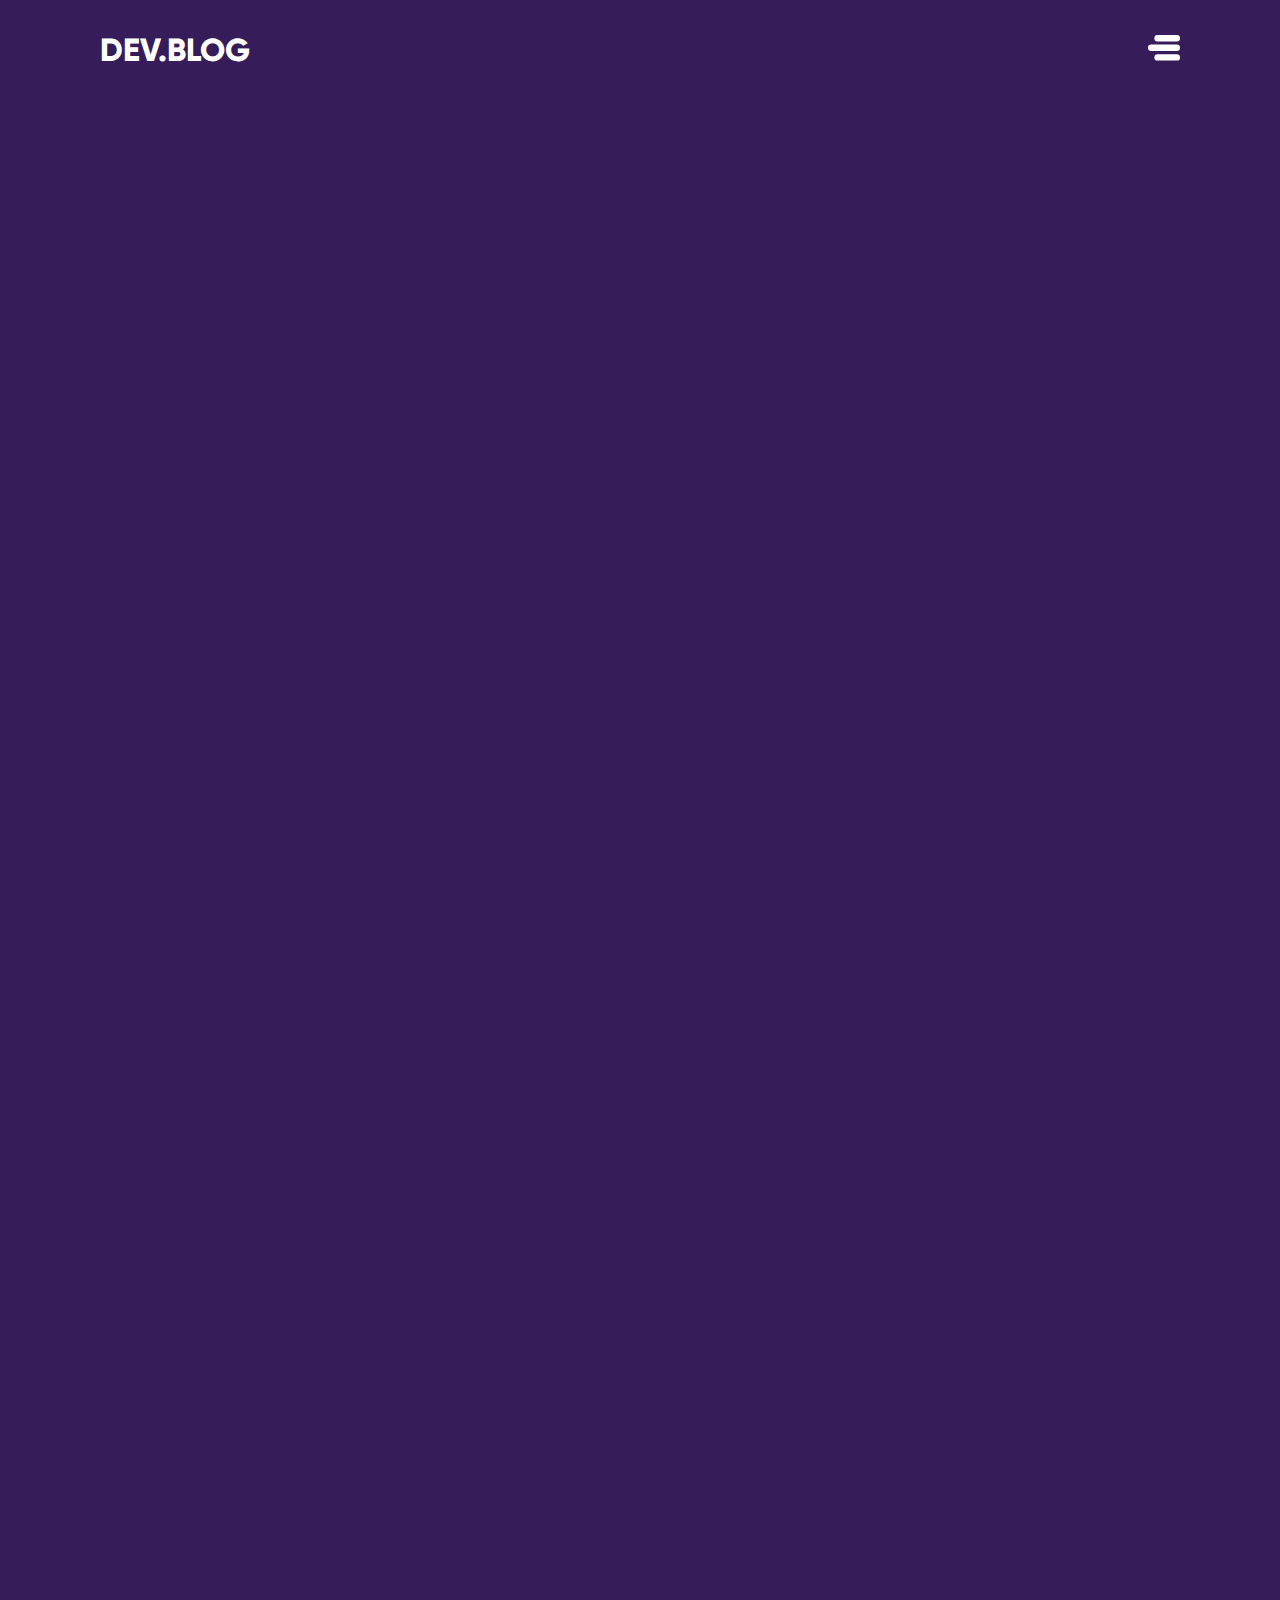
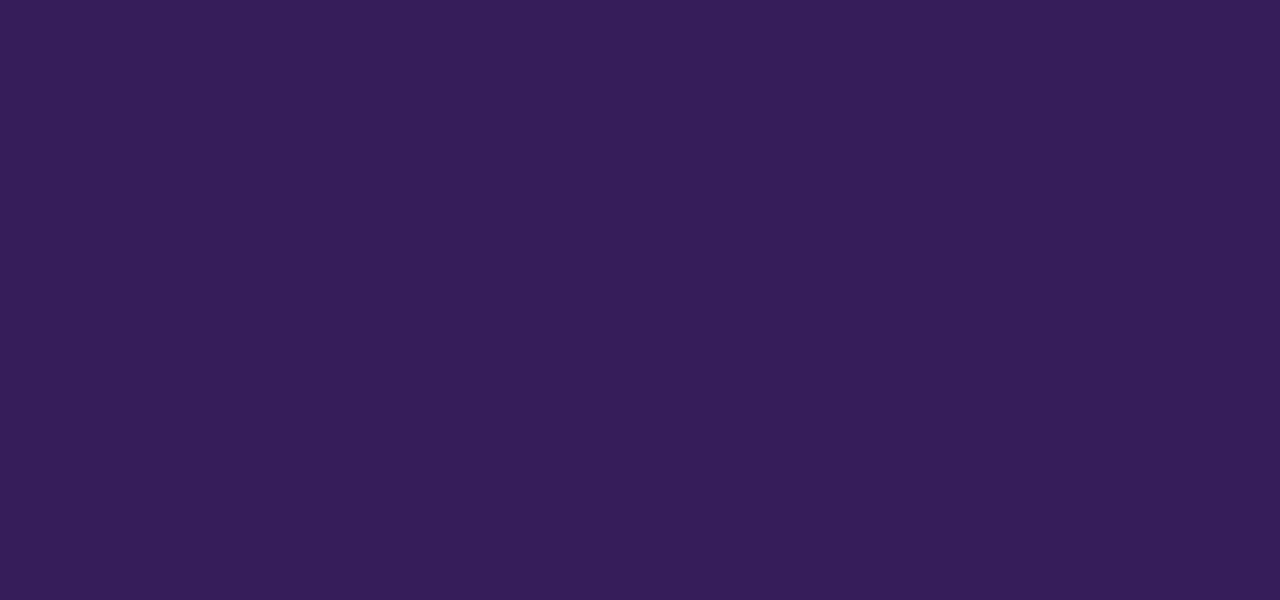
==== index.html @ 5f664db9 "Terminando Cabeçalho" ====
<!DOCTYPE html>
<html lang="pt-br">

<head>
    <meta charset="UTF-8">
    <meta http-equiv="X-UA-Compatible" content="IE=edge">
    <meta name="viewport" content="width=device-width, initial-scale=1.0">
    <title>Dev.Blog</title>
    <link rel="stylesheet" href="style.css">
</head>

<body>
    <header>
        <h1>dev.blog</h1>
        <div class="dropdown">
            <svg id="Camada_1" data-name="Camada 1" xmlns="http://www.w3.org/2000/svg" viewBox="0 0 20 16">
                <title>menu, list, catalogue, burger svg icon</title>
                <g id="icons">
                    <g id="menu">
                        <path d="M2,12a2,2,0,0,0,2,2H20a2,2,0,0,0,0-4H4A2,2,0,0,0,2,12Z" transform="translate(-2 -4)" />
                        <path d="M22,6a2,2,0,0,0-2-2H8A2,2,0,0,0,8,8H20A2,2,0,0,0,22,6Z" transform="translate(-2 -4)" />
                        <path d="M6,18a2,2,0,0,0,2,2H20a2,2,0,0,0,0-4H8A2,2,0,0,0,6,18Z" transform="translate(-2 -4)" />
                    </g>
                </g>
            </svg>
            <div class="dropdown-content">
                <a href="index.html">Inicio</a>
                <a href="#">Publi</a>
                <a href="#">Contato</a>
            </div>
        </div>
    </header>
    <main>
        <section>
        
        </section>
        <section></section>
    </main>
    <footer></footer>
</body>

</html>
---- style.css ----
@font-face{
    font-family: "gilroy";
    src: url("fonts/Gilroy-Light.otf");
    font-weight: 100;
}
@font-face{
    font-family: "gilroy";
    src: url("fonts/Gilroy-ExtraBold.otf");
    font-weight: 800;
}
* {
    margin: 0;
    padding: 0;
}
body {
    background-color: #361D5A;
}
header {
    display: flex;
    height: 100px;
    align-items: center;
    justify-content: space-between;
    padding: 0px 100px;
    position: absolute;
    width: calc(100% - 200px);
    z-index: 1;
}
header h1 {
    color: white;
    text-transform: uppercase;
    font-family: "gilroy";
    font-weight: 800;
}
header .dropdown {
    position: relative;
    display: inline-block;
}
header .dropdown svg {
    fill: white;
    width: 32px;
    cursor: pointer;
}
header .dropdown .dropdown-content {
    display: none;
    position: absolute;
    background-color: #190E2A;
    min-width: 130px;
    left: -98px;
    border-radius: 15px;
}
header .dropdown .dropdown-content a {
    display: block;
    font-family: "gilroy";
    font-weight: 100;
    color: white;
    text-decoration: none;
    text-transform: uppercase;
    padding: 12px 16px;
    font-size: 18px;
    text-align: right;
    transition: all 0.4s;
    border-radius: 15px;
}
header .dropdown .dropdown-content a:hover {
    background-color: #10071d;
}
header .dropdown:hover .dropdown-content{
    display: block;
}
section {
    height: 100vh;
    padding: 100px;
    position: relative;
}
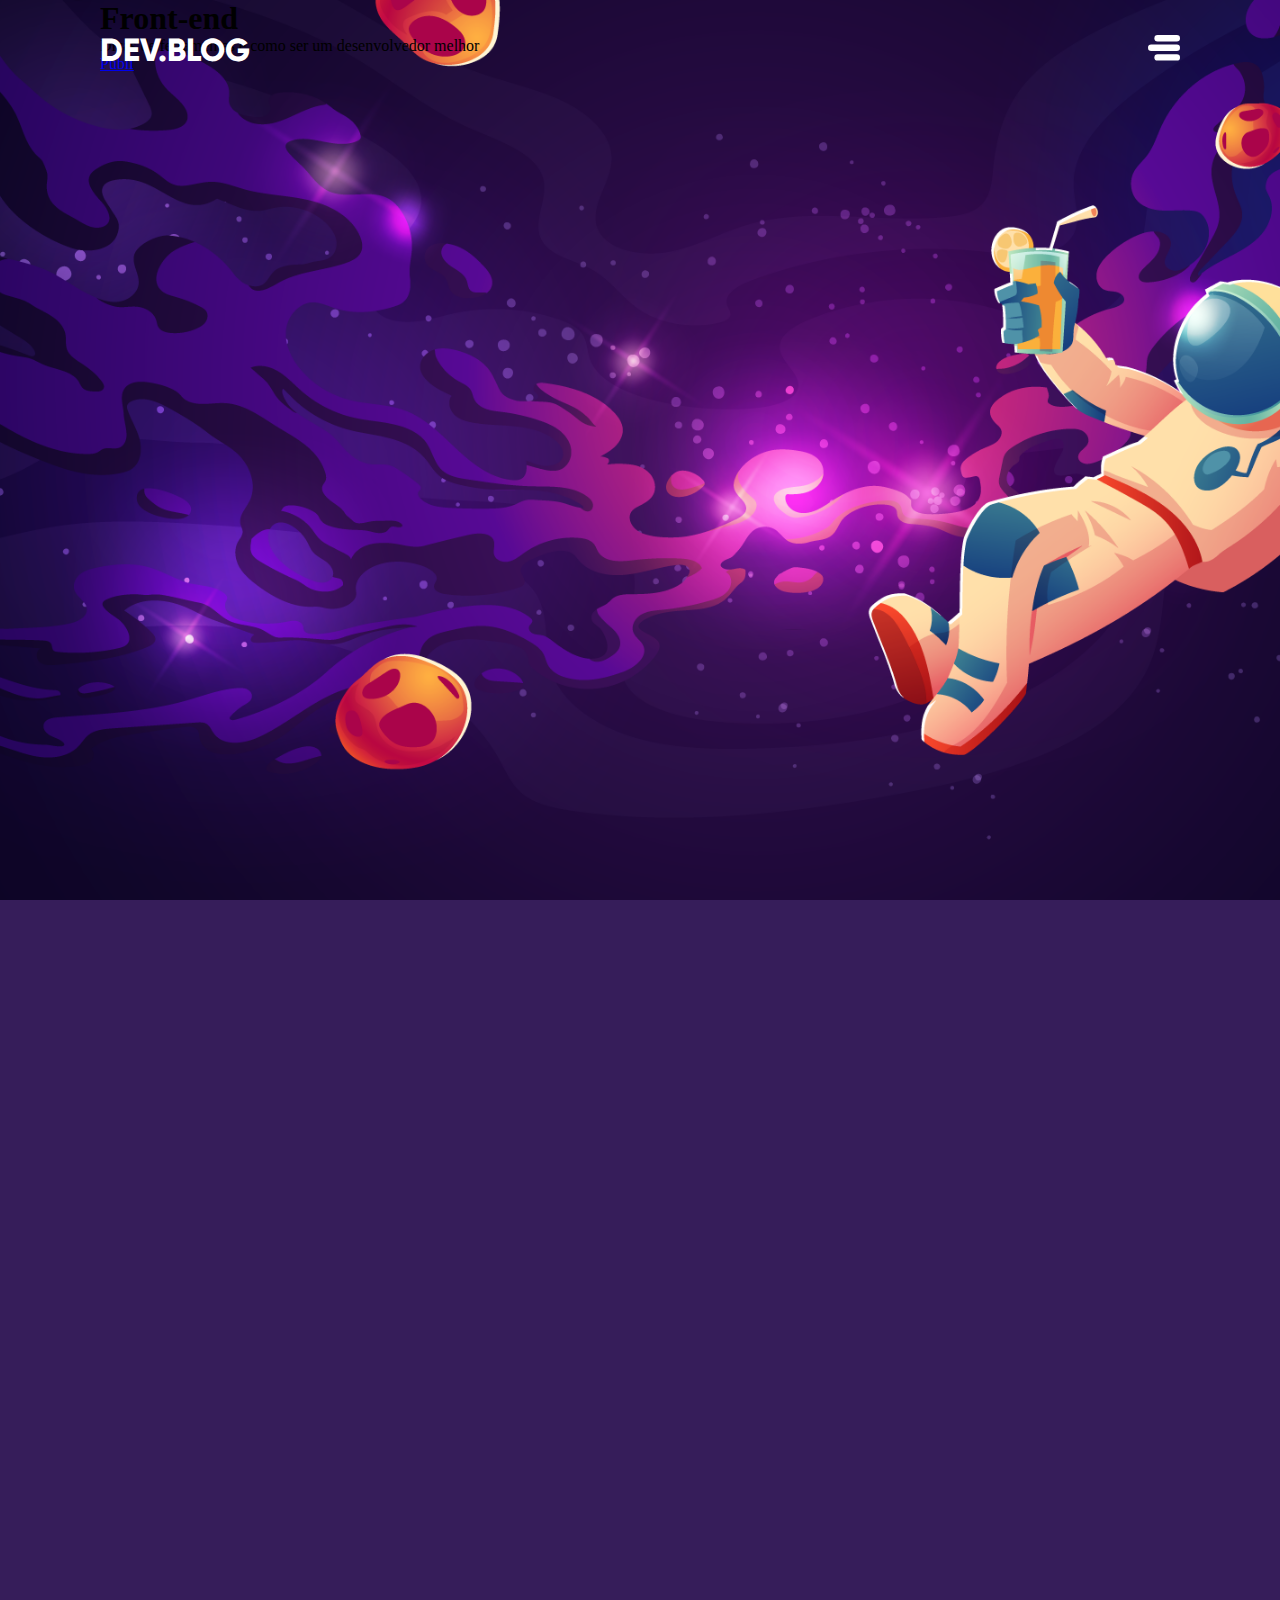
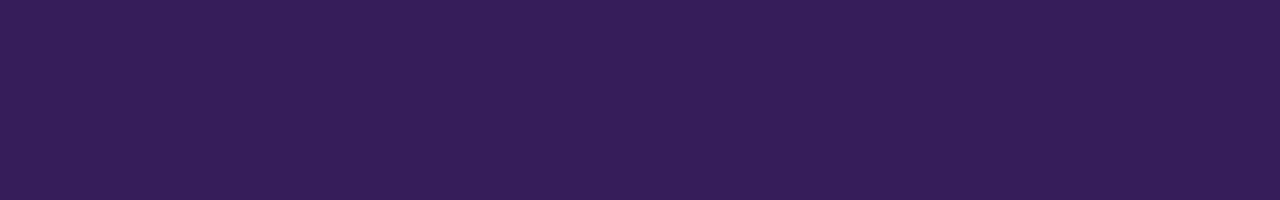
==== commit f8272a8e: "Atualizando html" ====
--- a/index.html
+++ b/index.html
@@ -31,8 +31,10 @@
         </div>
     </header>
     <main>
-        <section>
-        
+        <section id="primary-screen">
+            <h1>Front-end</h1>
+            <p>Dicas de ferramentas e como ser um desenvolvedor melhor</p>
+            <a href="#">Publi</a>
         </section>
         <section></section>
     </main>
--- a/style.css
+++ b/style.css
@@ -59,7 +59,15 @@
     font-size: 18px;
     text-align: right;
     transition: all 0.4s;
-    border-radius: 15px;
+    
+}
+header .dropdown .dropdown-content a:nth-child(1) {
+    border-top-left-radius: 15px;
+    border-top-right-radius: 15px;
+}
+header .dropdown .dropdown-content a:nth-last-child(1) {
+    border-bottom-left-radius: 15px;
+    border-bottom-right-radius: 15px;
 }
 header .dropdown .dropdown-content a:hover {
     background-color: #10071d;
@@ -69,6 +77,11 @@
 }
 section {
     height: 100vh;
-    padding: 100px;
+    padding: 0px 100px;
     position: relative;
+}
+#primary-screen {
+    background: url("img/banner-site.png");
+    background-size: cover;
+    background-position: center;
 }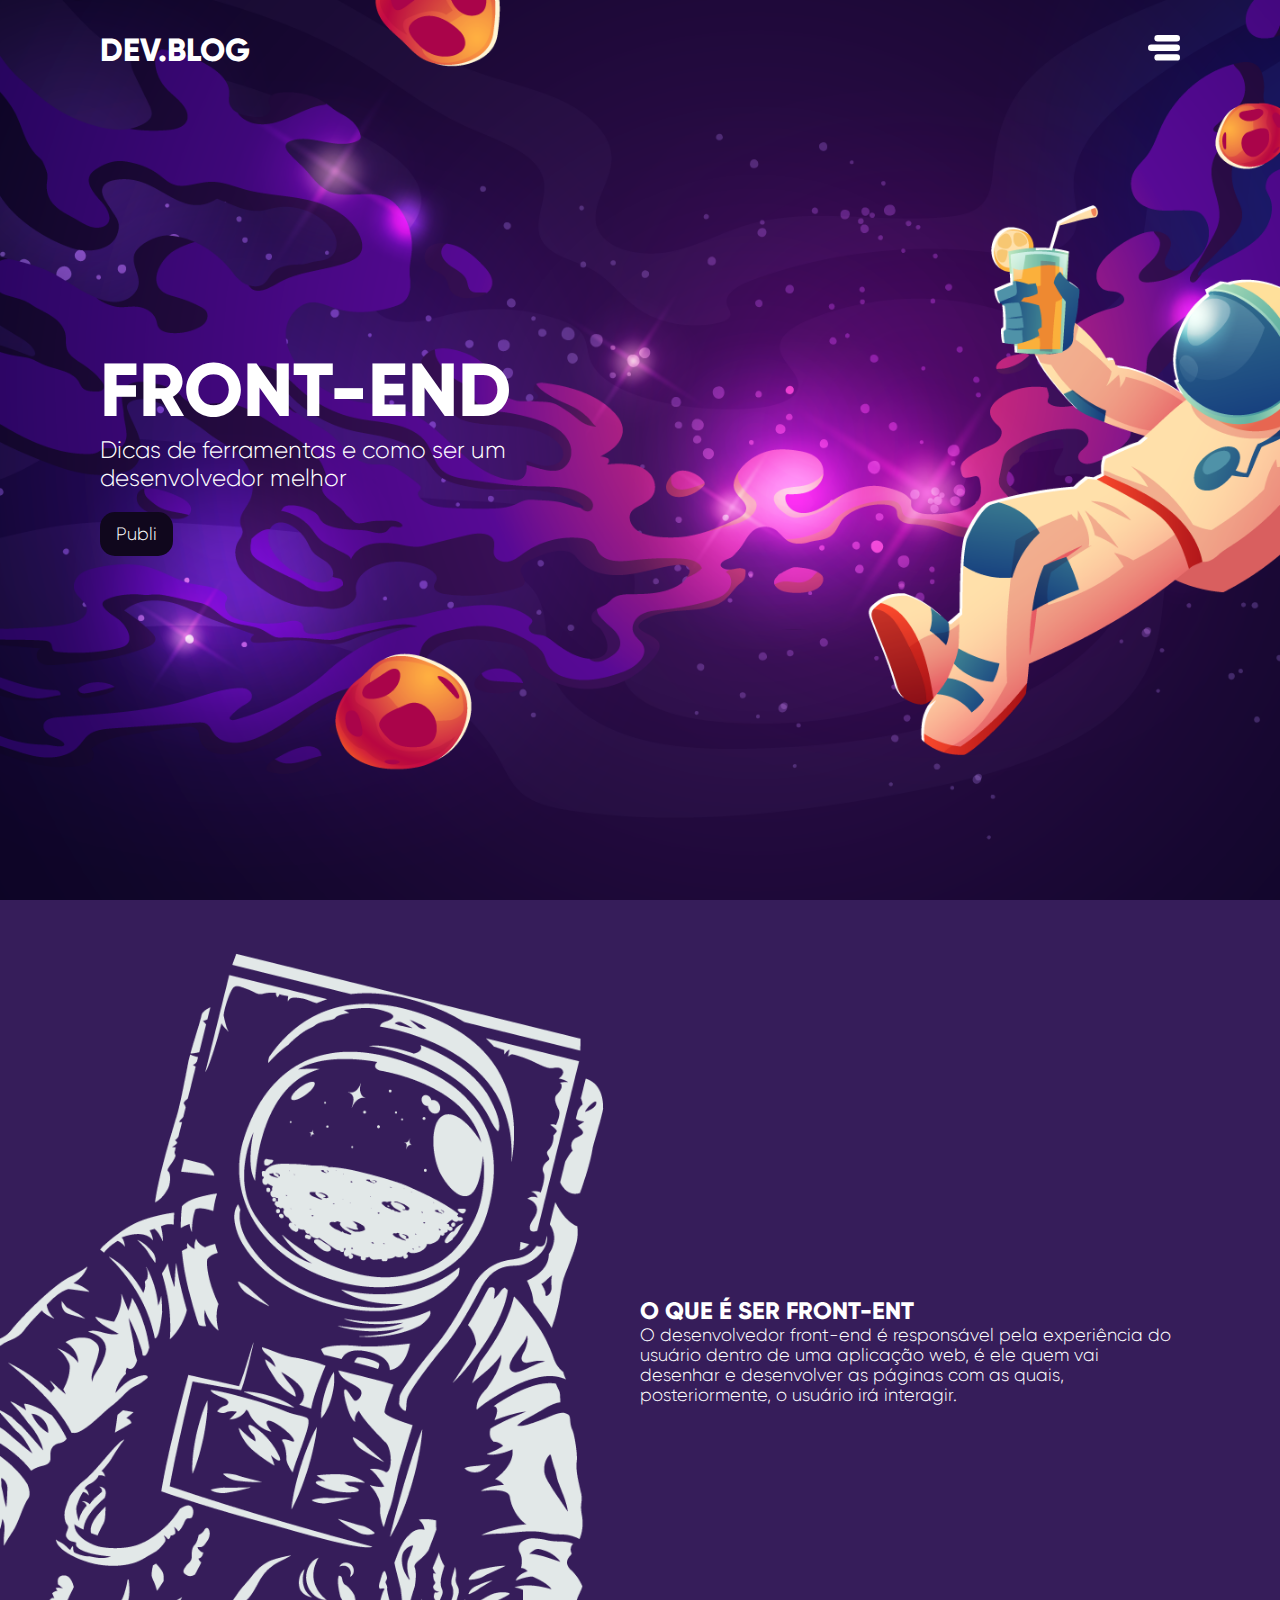
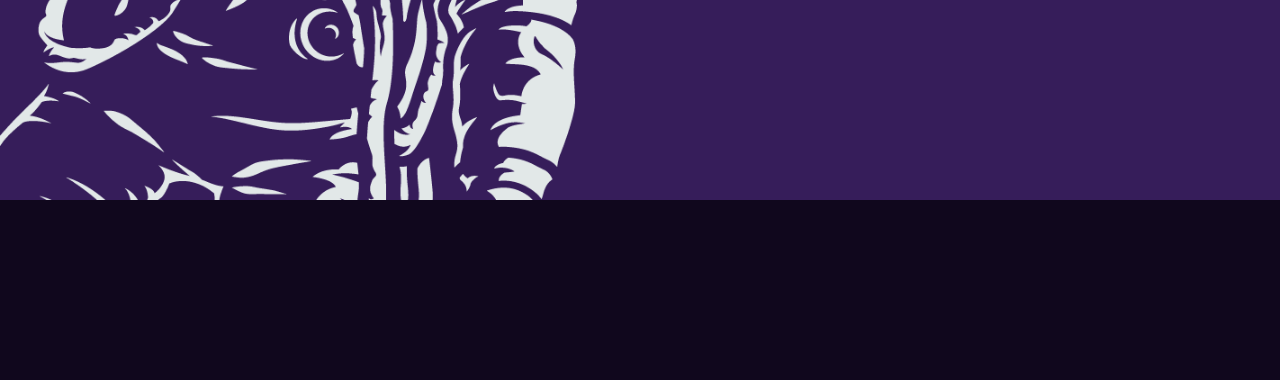
==== commit d8343cbe: "atualizando segunda seção" ====
--- a/index.html
+++ b/index.html
@@ -14,7 +14,6 @@
         <h1>dev.blog</h1>
         <div class="dropdown">
             <svg id="Camada_1" data-name="Camada 1" xmlns="http://www.w3.org/2000/svg" viewBox="0 0 20 16">
-                <title>menu, list, catalogue, burger svg icon</title>
                 <g id="icons">
                     <g id="menu">
                         <path d="M2,12a2,2,0,0,0,2,2H20a2,2,0,0,0,0-4H4A2,2,0,0,0,2,12Z" transform="translate(-2 -4)" />
@@ -36,7 +35,13 @@
             <p>Dicas de ferramentas e como ser um desenvolvedor melhor</p>
             <a href="#">Publi</a>
         </section>
-        <section></section>
+        <section id="secondary-screen"> 
+            <img src="img/astronault.png" alt="astronault">
+            <div class="publication">
+                <h1>O que é ser front-ent</h1>
+                <p>O desenvolvedor front-end é responsável pela experiência do usuário dentro de uma aplicação web, é ele quem vai desenhar e desenvolver as páginas com as quais, posteriormente, o usuário irá interagir.</p>
+            </div>
+        </section>
     </main>
     <footer></footer>
 </body>
--- a/style.css
+++ b/style.css
@@ -84,4 +84,67 @@
     background: url("img/banner-site.png");
     background-size: cover;
     background-position: center;
+    display: flex;
+    flex-direction: column;
+    justify-content: center;
+    align-items: flex-start;
+}
+#primary-screen h1 {
+    font-family: "gilroy";
+    font-weight: 800;
+    font-size: 75px;
+    color: white;
+    text-transform: uppercase;
+}
+#primary-screen p {
+    font-family: "gilroy";
+    font-weight: 100;
+    color: white;
+    font-size: 24px;
+    width: 410px;
+    margin-bottom: 20px;
+}
+#primary-screen a {
+    background-color: #10071d;
+    font-family: "gilroy";
+    font-weight: 100;
+    color: white;
+    text-decoration: none;
+    padding: 12px 16px;
+    font-size: 18px;
+    transition: all 0.4s;
+    border-radius: 15px;
+}
+#primary-screen a:hover {
+    background-color: #190E2A;
+}
+#secondary-screen {
+    display: flex;
+    align-items: center;
+    justify-content: flex-end;
+}
+#secondary-screen img {
+    position: absolute;
+    height: 100vh;
+    left: 0;
+    bottom: 0;
+}
+#secondary-screen .publication {
+    color: white;
+    width: 50%;
+}
+#secondary-screen .publication h1 {
+    font-family: "gilroy";
+    font-weight: 800;
+    text-transform: uppercase;
+    font-size: 24px;
+}
+#secondary-screen .publication p {
+    font-family: "gilroy";
+    font-weight: 100;
+    font-size: 18px;
+}
+footer {
+    background-color: #10071d;
+    height: 180px;
 }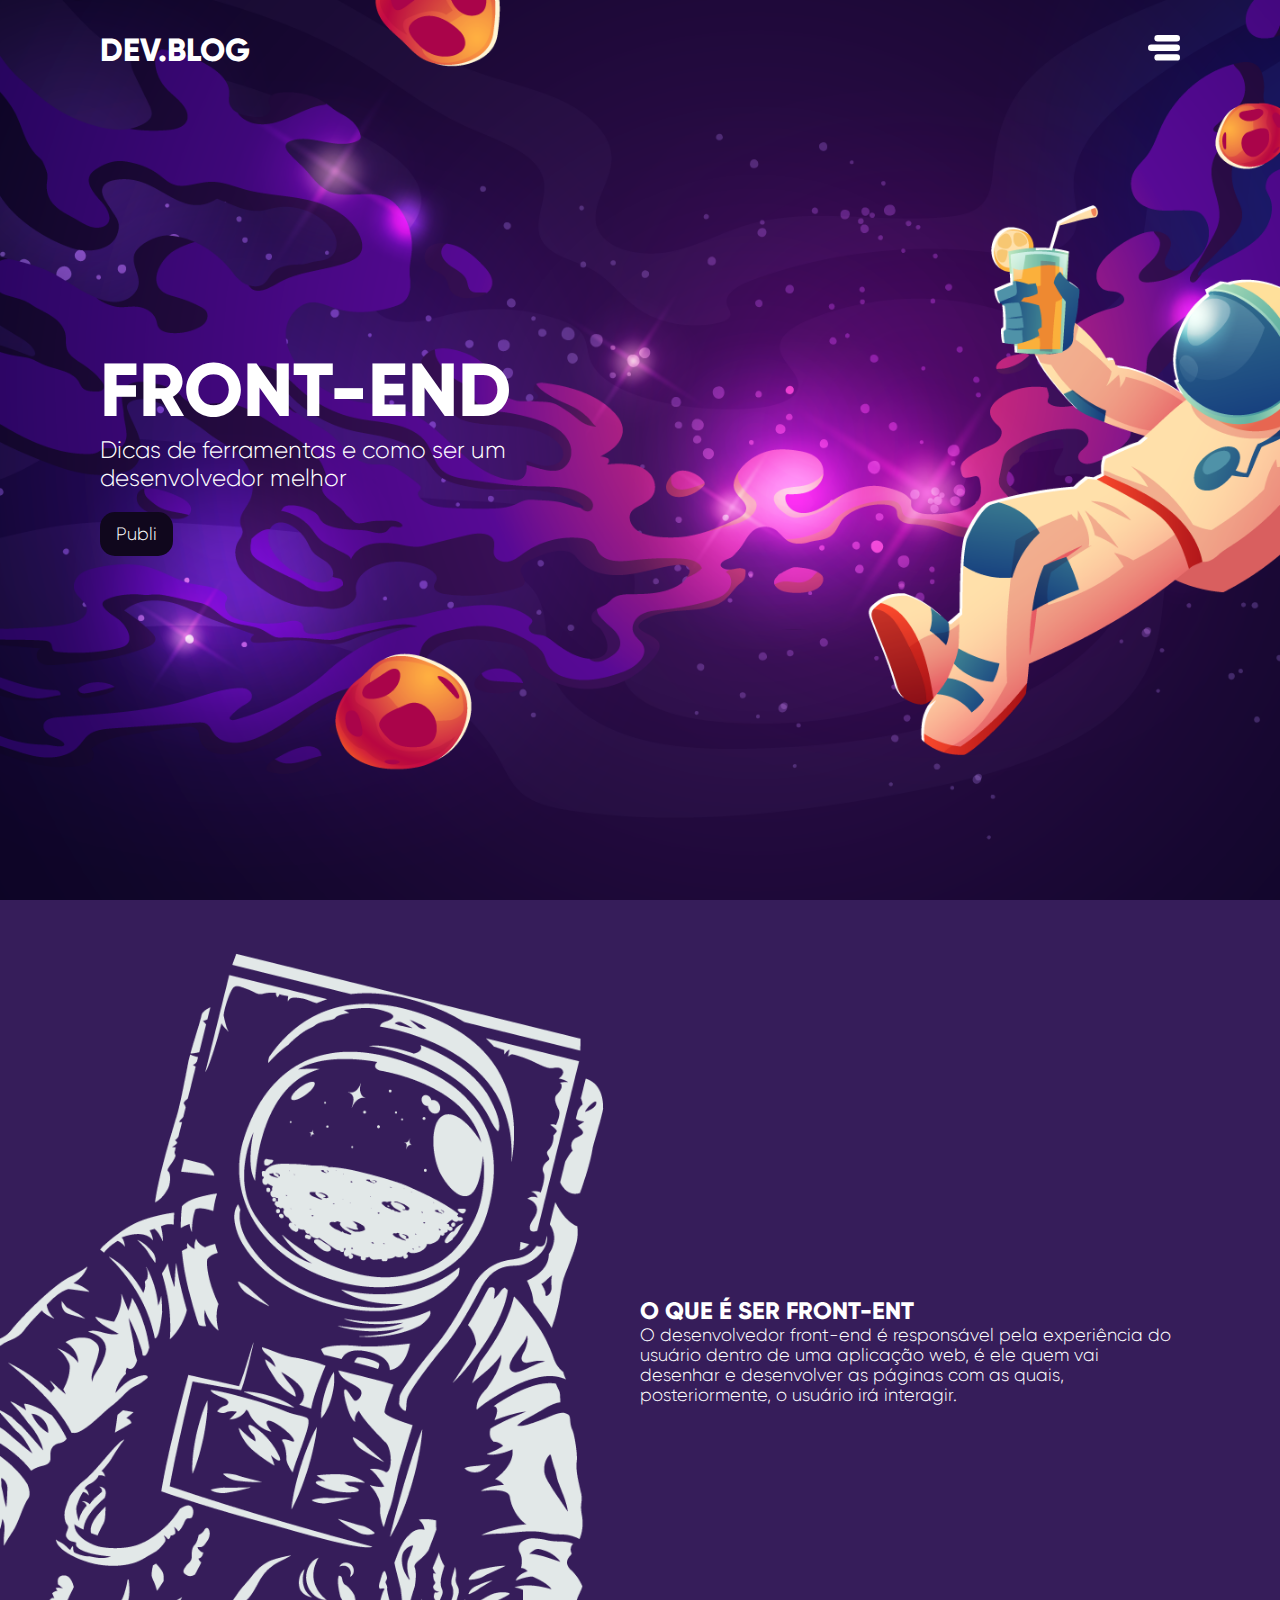
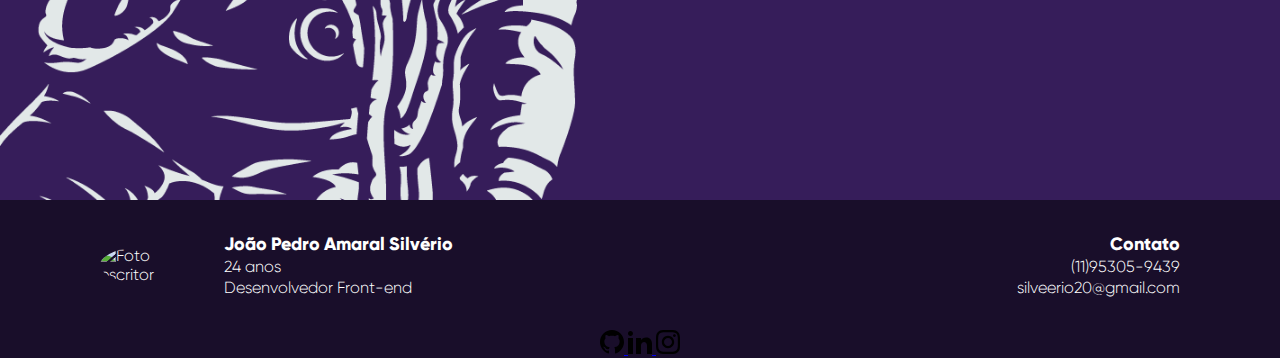
==== commit ba96e2b9: "atualização home" ====
--- a/index.html
+++ b/index.html
@@ -35,15 +35,52 @@
             <p>Dicas de ferramentas e como ser um desenvolvedor melhor</p>
             <a href="#">Publi</a>
         </section>
-        <section id="secondary-screen"> 
+        <section id="secondary-screen">
             <img src="img/astronault.png" alt="astronault">
             <div class="publication">
                 <h1>O que é ser front-ent</h1>
-                <p>O desenvolvedor front-end é responsável pela experiência do usuário dentro de uma aplicação web, é ele quem vai desenhar e desenvolver as páginas com as quais, posteriormente, o usuário irá interagir.</p>
+                <p>O desenvolvedor front-end é responsável pela experiência do usuário dentro de uma aplicação web, é
+                    ele quem vai desenhar e desenvolver as páginas com as quais, posteriormente, o usuário irá
+                    interagir.</p>
             </div>
         </section>
     </main>
-    <footer></footer>
+    <footer>
+        <div class="info">
+            <div class="personal-info">
+                <img src="https://avatars.githubusercontent.com/u/63990197?v=4" alt="Foto escritor">
+                <div>
+                    <h1>João Pedro Amaral Silvério</h1>
+                    <p>24 anos</p>
+                    <p>Desenvolvedor Front-end</p>
+                </div>
+            </div>
+            <div class="contact">
+                <h1>Contato</h1>
+                <p>(11)95305-9439</p>
+                <p>silveerio20@gmail.com</p>
+            </div>
+        </div>
+        <div class="links">
+            <a href="https://github.com/ujota" target="_blank"><svg xmlns="http://www.w3.org/2000/svg" width="24"
+                    height="24" viewBox="0 0 24 24">
+                    <path
+                        d="M12 0c-6.626 0-12 5.373-12 12 0 5.302 3.438 9.8 8.207 11.387.599.111.793-.261.793-.577v-2.234c-3.338.726-4.033-1.416-4.033-1.416-.546-1.387-1.333-1.756-1.333-1.756-1.089-.745.083-.729.083-.729 1.205.084 1.839 1.237 1.839 1.237 1.07 1.834 2.807 1.304 3.492.997.107-.775.418-1.305.762-1.604-2.665-.305-5.467-1.334-5.467-5.931 0-1.311.469-2.381 1.236-3.221-.124-.303-.535-1.524.117-3.176 0 0 1.008-.322 3.301 1.23.957-.266 1.983-.399 3.003-.404 1.02.005 2.047.138 3.006.404 2.291-1.552 3.297-1.23 3.297-1.23.653 1.653.242 2.874.118 3.176.77.84 1.235 1.911 1.235 3.221 0 4.609-2.807 5.624-5.479 5.921.43.372.823 1.102.823 2.222v3.293c0 .319.192.694.801.576 4.765-1.589 8.199-6.086 8.199-11.386 0-6.627-5.373-12-12-12z" />
+                </svg>
+            </a>
+            <a href="https://www.linkedin.com/in/jo%C3%A3o-pedro-amaral-silv%C3%A9rio-3667481b4/" target="_blank"><svg
+                    xmlns="http://www.w3.org/2000/svg" width="24" height="24" viewBox="0 0 24 24">
+                    <path
+                        d="M4.98 3.5c0 1.381-1.11 2.5-2.48 2.5s-2.48-1.119-2.48-2.5c0-1.38 1.11-2.5 2.48-2.5s2.48 1.12 2.48 2.5zm.02 4.5h-5v16h5v-16zm7.982 0h-4.968v16h4.969v-8.399c0-4.67 6.029-5.052 6.029 0v8.399h4.988v-10.131c0-7.88-8.922-7.593-11.018-3.714v-2.155z" />
+                </svg>
+            </a>
+            <a href="https://www.instagram.com/hussagaz/" target="_blank"><svg xmlns="http://www.w3.org/2000/svg"
+                    width="24" height="24" viewBox="0 0 24 24">
+                    <path
+                        d="M12 2.163c3.204 0 3.584.012 4.85.07 3.252.148 4.771 1.691 4.919 4.919.058 1.265.069 1.645.069 4.849 0 3.205-.012 3.584-.069 4.849-.149 3.225-1.664 4.771-4.919 4.919-1.266.058-1.644.07-4.85.07-3.204 0-3.584-.012-4.849-.07-3.26-.149-4.771-1.699-4.919-4.92-.058-1.265-.07-1.644-.07-4.849 0-3.204.013-3.583.07-4.849.149-3.227 1.664-4.771 4.919-4.919 1.266-.057 1.645-.069 4.849-.069zm0-2.163c-3.259 0-3.667.014-4.947.072-4.358.2-6.78 2.618-6.98 6.98-.059 1.281-.073 1.689-.073 4.948 0 3.259.014 3.668.072 4.948.2 4.358 2.618 6.78 6.98 6.98 1.281.058 1.689.072 4.948.072 3.259 0 3.668-.014 4.948-.072 4.354-.2 6.782-2.618 6.979-6.98.059-1.28.073-1.689.073-4.948 0-3.259-.014-3.667-.072-4.947-.196-4.354-2.617-6.78-6.979-6.98-1.281-.059-1.69-.073-4.949-.073zm0 5.838c-3.403 0-6.162 2.759-6.162 6.162s2.759 6.163 6.162 6.163 6.162-2.759 6.162-6.163c0-3.403-2.759-6.162-6.162-6.162zm0 10.162c-2.209 0-4-1.79-4-4 0-2.209 1.791-4 4-4s4 1.791 4 4c0 2.21-1.791 4-4 4zm6.406-11.845c-.796 0-1.441.645-1.441 1.44s.645 1.44 1.441 1.44c.795 0 1.439-.645 1.439-1.44s-.644-1.44-1.439-1.44z" />
+                </svg></a>
+        </div>
+    </footer>
 </body>
 
 </html>--- a/style.css
+++ b/style.css
@@ -145,6 +145,46 @@
     font-size: 18px;
 }
 footer {
-    background-color: #10071d;
-    height: 180px;
+    display: flex;
+    align-items: center;
+    flex-direction: column;
+    background-color: #190E2A;
+    padding: 0 100px;
+}
+footer .info {
+    display: flex;
+    justify-content: space-between;
+    width: 100%;
+    height: 130px;
+    align-items: center;
+}
+footer .info .personal-info {
+    display: flex;
+    align-items: center;
+    font-family: "gilroy";
+    font-weight: 100;
+    color: white;
+}
+footer .personal-info img {
+    width: 100px;
+    border-radius: 50%;
+    margin-right: 24px;
+}
+footer .info .personal-info h1 {
+    font-size: 18px;
+}
+footer .info .personal-info p {
+    margin-top: 2px;
+}
+footer .info .contact {
+    font-family: "gilroy";
+    color: white;
+    text-align: right;
+   
+}
+footer .info .contact h1 {
+    font-size: 18px;
+}
+footer .info .contact p {
+    margin-top: 2px;
 }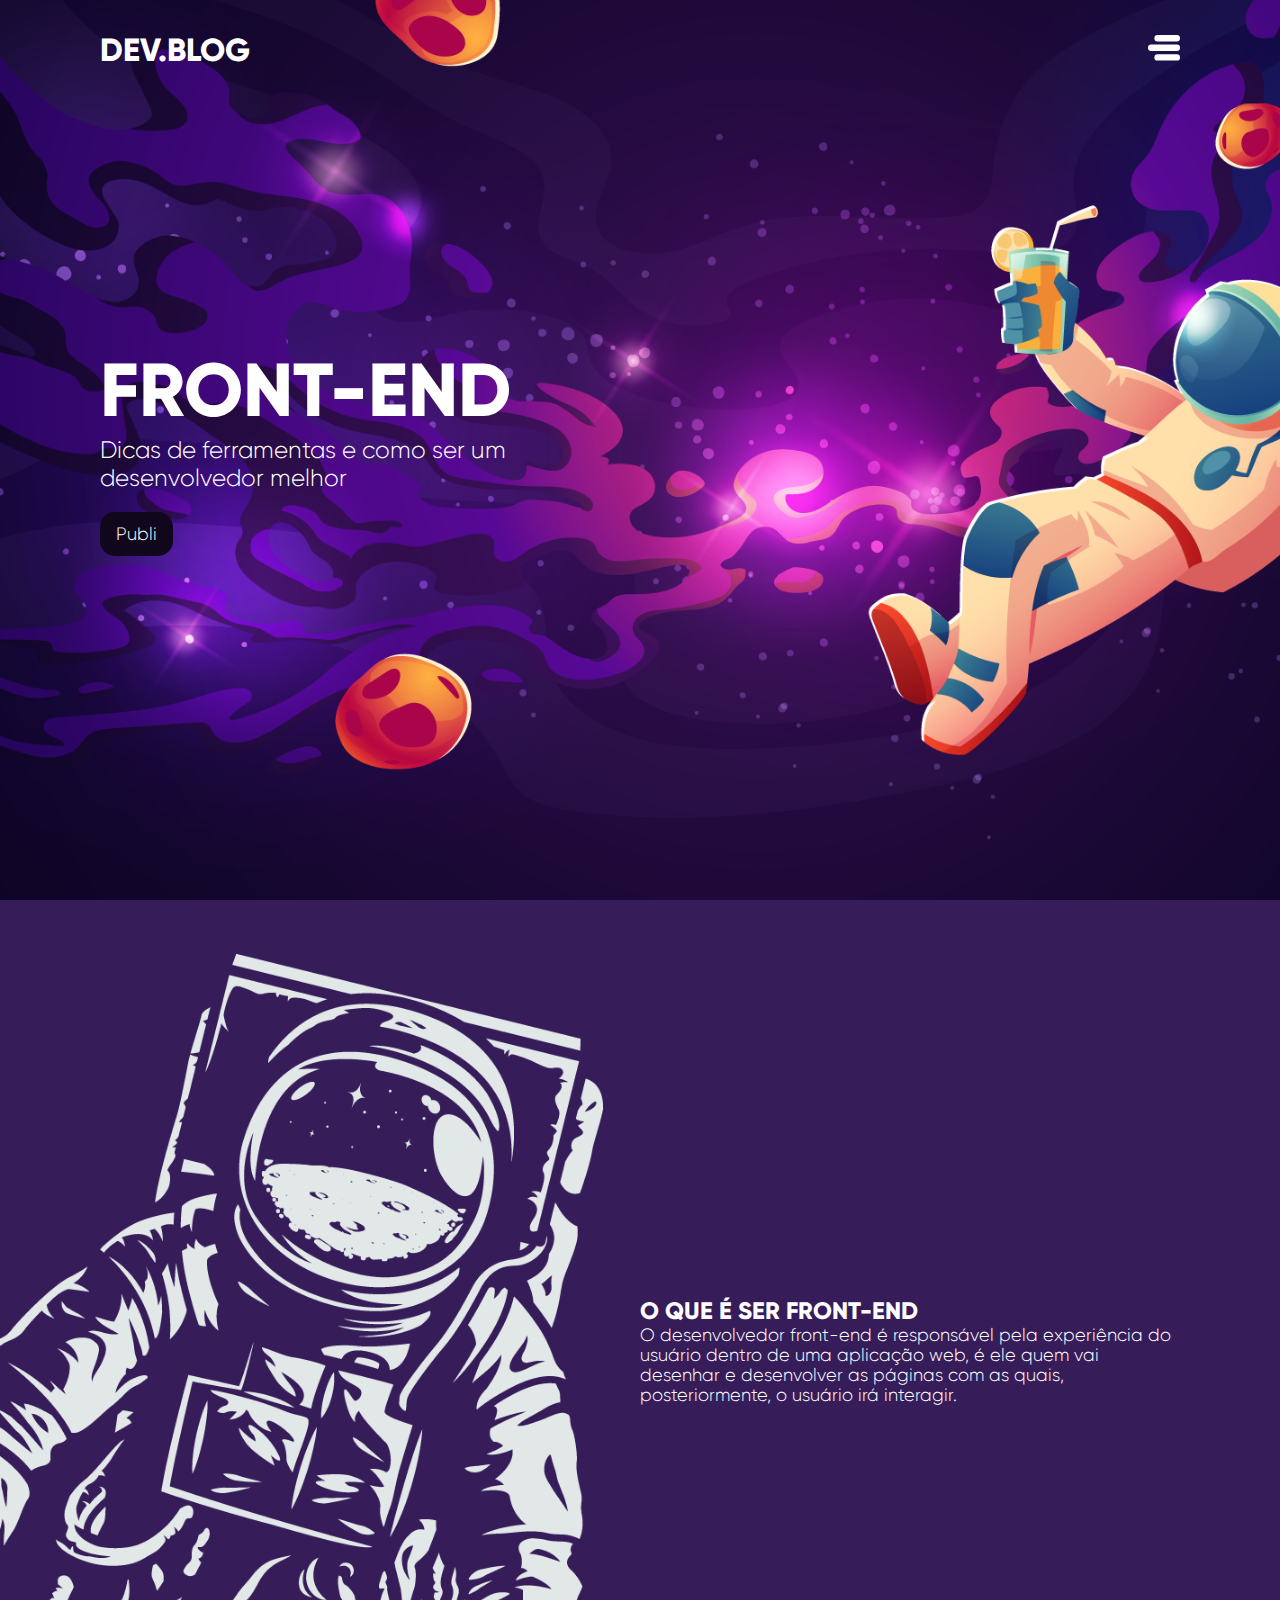
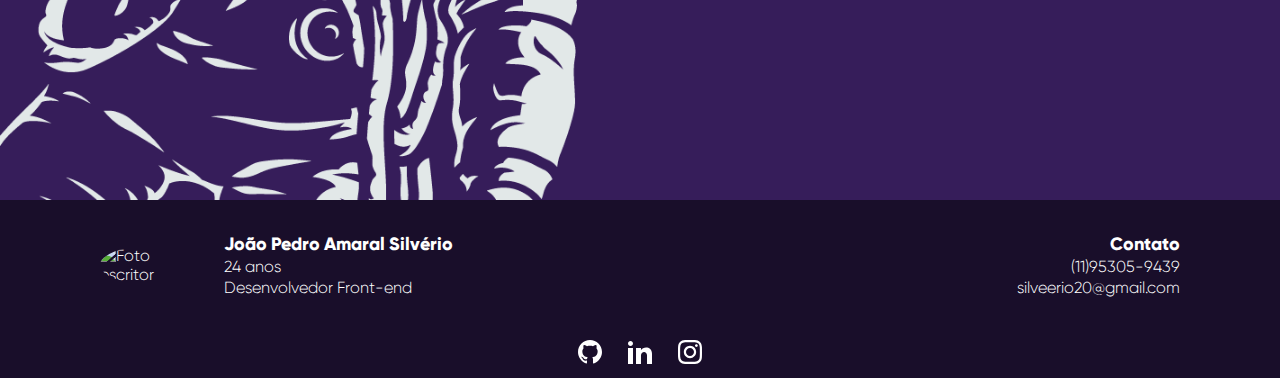
==== commit c7cc4cf6: "Adicionando Responsividade" ====
--- a/index.html
+++ b/index.html
@@ -7,6 +7,7 @@
     <meta name="viewport" content="width=device-width, initial-scale=1.0">
     <title>Dev.Blog</title>
     <link rel="stylesheet" href="style.css">
+    <link rel="stylesheet" href="style-mobile.css">
 </head>
 
 <body>
@@ -25,7 +26,7 @@
             <div class="dropdown-content">
                 <a href="index.html">Inicio</a>
                 <a href="#">Publi</a>
-                <a href="#">Contato</a>
+                <a href="contact.html">Contato</a>
             </div>
         </div>
     </header>
@@ -38,7 +39,7 @@
         <section id="secondary-screen">
             <img src="img/astronault.png" alt="astronault">
             <div class="publication">
-                <h1>O que é ser front-ent</h1>
+                <h1>O que é ser front-end</h1>
                 <p>O desenvolvedor front-end é responsável pela experiência do usuário dentro de uma aplicação web, é
                     ele quem vai desenhar e desenvolver as páginas com as quais, posteriormente, o usuário irá
                     interagir.</p>
--- a/style.css
+++ b/style.css
@@ -14,6 +14,24 @@
 }
 body {
     background-color: #361D5A;
+}
+input, textarea {
+    font-family: "gilroy";
+    font-weight: 100;
+    font-size: 18px;
+    outline: none;
+    border: none;
+    padding: 10px;
+    resize: none;
+    border-radius: 15px;
+}
+input:hover {
+    
+    border-color: #10071d;
+}
+
+input::placeholder, textarea::placeholder {
+    color: black;
 }
 header {
     display: flex;
@@ -144,6 +162,44 @@
     font-weight: 100;
     font-size: 18px;
 }
+#contact {
+    background: url("img/banner-site.png");
+    display: flex;
+    justify-content: center;
+    padding-top: 100px;
+}
+#contact form {
+    display: flex;
+    flex-direction: column;
+    justify-content: center;
+}
+#contact form h1 {
+    font-family: "gilroy";
+    font-weight: 800;
+    font-size: 45px;
+    color: white;
+    text-align: center;
+    text-transform: uppercase;
+}
+#contact form button {
+    align-self: center;
+    border: none;
+    cursor: pointer;
+    background-color: #10071d;
+    padding: 14px 18px;
+    color: white;
+    font-family: "gilroy";
+    font-weight: 100;
+    font-size: 18px;
+    transition: all 0.3s;
+    border-radius: 15px;
+}
+#contact form button:hover {
+    background-color: #190E2A;
+}
+#contact form * {
+    margin: 12px 0;
+}
 footer {
     display: flex;
     align-items: center;
@@ -187,4 +243,17 @@
 }
 footer .info .contact p {
     margin-top: 2px;
+}
+footer .links a {
+    text-decoration: none;
+}
+
+footer .links svg {
+    fill: white;
+    width: 30px;
+    margin: 10px 8px;
+    transition: all 0.4s;
+}
+footer .links svg:hover {
+    fill: #361D5A;
 }--- a/style-mobile.css
+++ b/style-mobile.css
@@ -0,0 +1,55 @@
+@media screen and (max-width: 630px) {
+    header {
+        padding: 0px 10px;
+        width: calc(100% - 20px);
+    }
+    #primary-screen {
+        padding: 0px 10px;
+
+    }
+    #primary-screen h1{
+        font-size: 60px;
+    }
+    #primary-screen p {
+        margin-top: 40px;
+        font-size: 19px;
+        width: 300px;
+    }
+    #secondary-screen{
+        display: initial;
+    }
+    #secondary-screen img{
+        display: none;
+    }
+    #secondary-screen .publication {
+        width: 90%;
+        margin-left: 5%;
+    }
+    #secondary-screen .publication h1{
+        font-size: 15px;
+
+    }
+    
+    footer {
+        padding: 5px 10px;
+    }
+    footer .info{
+        display: initial;
+    }
+    footer .info .personal-info {
+        left: 10px;
+    }
+    footer .personal-info img{
+        width: 80px;
+    }
+    footer .info .personal-info h1 {
+        font-size: 15px;
+    }
+    footer .info .contact{
+        margin-top: 10px;
+        text-align: center;
+    }
+    footer .links svg{
+        margin-top: 40px;
+    }
+}